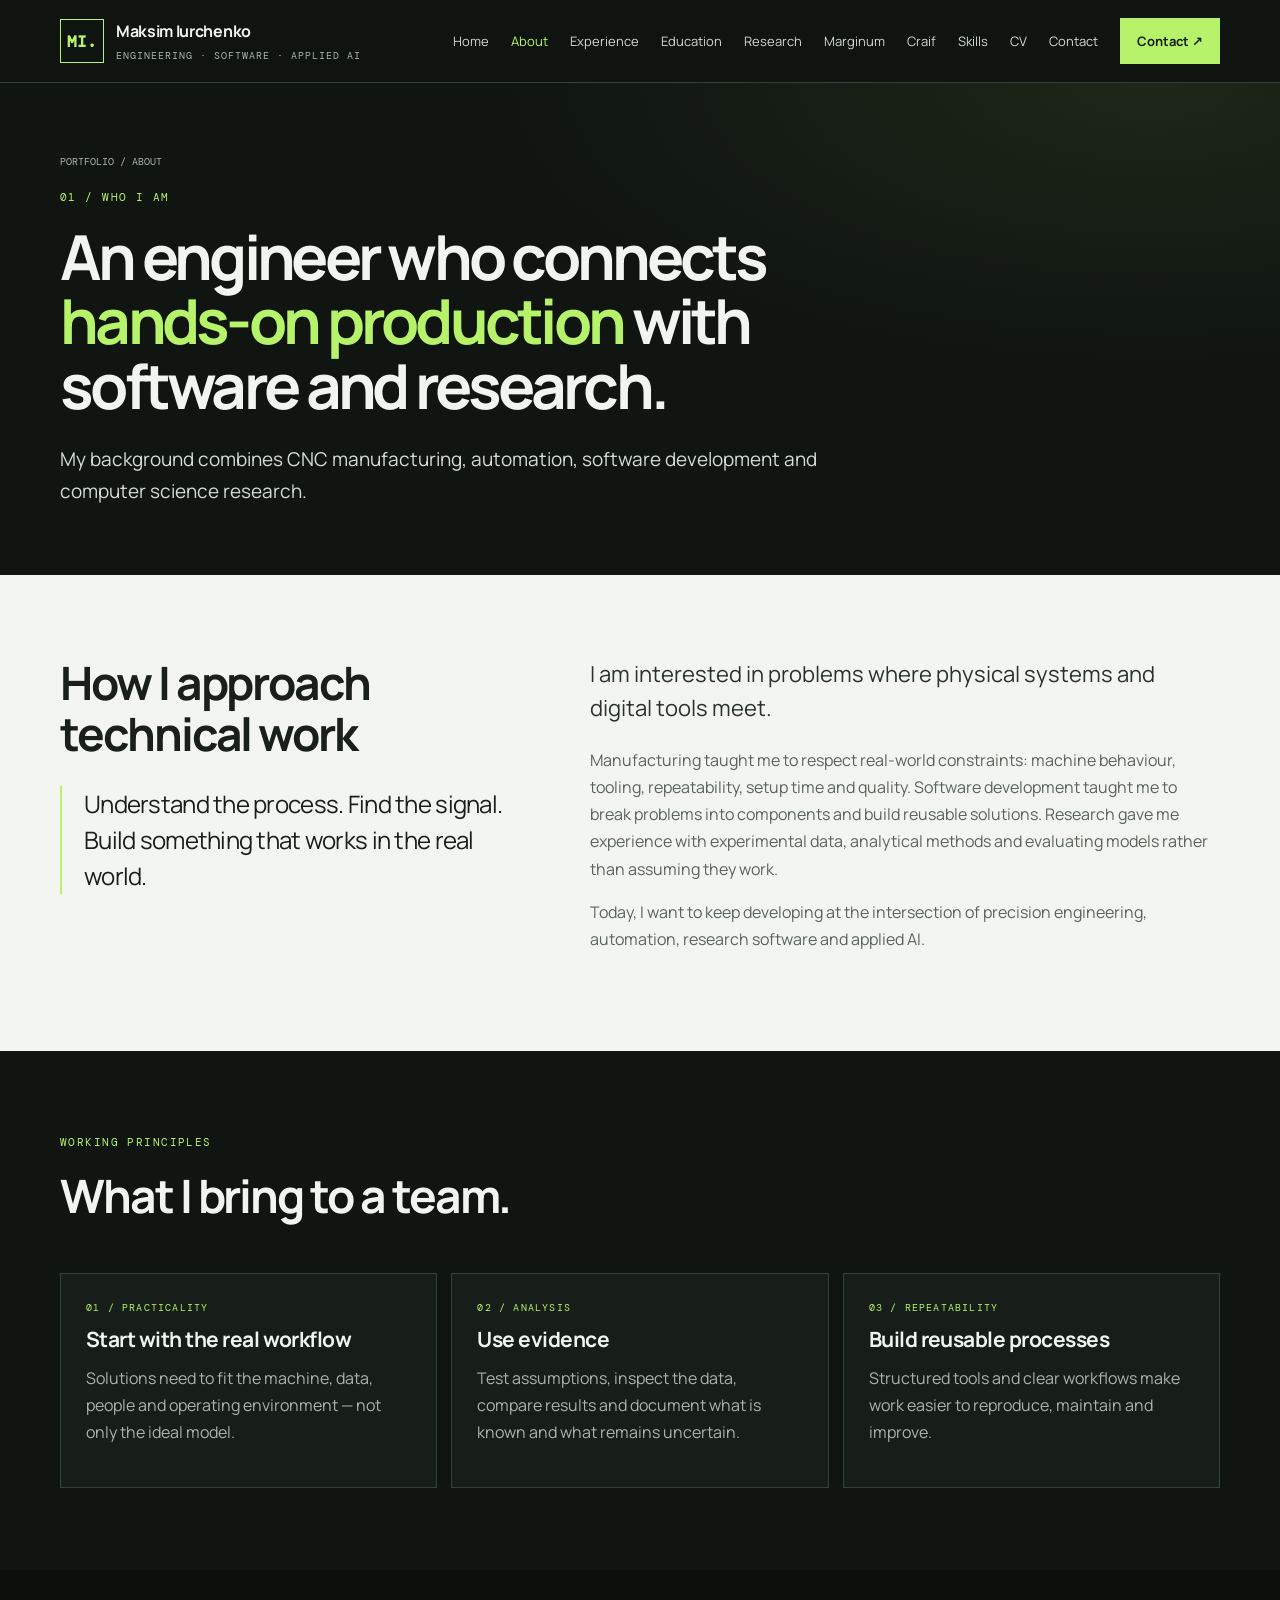
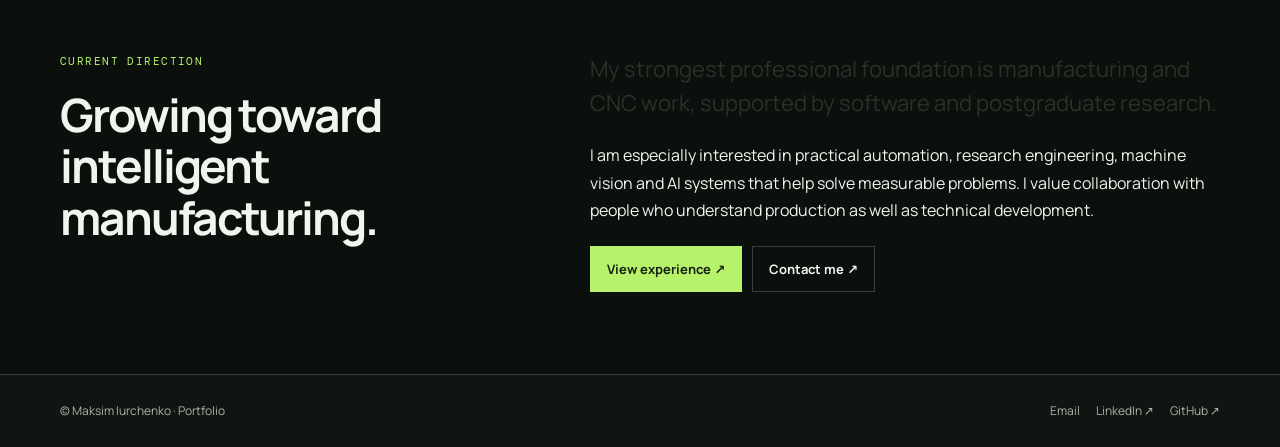
==== about.html @ 5841531e "Add files via upload" ====
<!doctype html>
<html lang="en"><head><meta charset="utf-8"><meta name="viewport" content="width=device-width,initial-scale=1">
<meta name="description" content="Maksim Iurchenko — manufacturing, automation, software engineering and applied AI."><meta name="theme-color" content="#101511"><title>About | Maksim Iurchenko</title>
<link rel="preconnect" href="https://fonts.googleapis.com"><link href="https://fonts.googleapis.com/css2?family=DM+Mono:wght@400;500&family=Manrope:wght@400;500;600;700;800&display=swap" rel="stylesheet"><link rel="stylesheet" href="style.css"></head>
<body><header class="header"><div class="wrap nav">
<a class="brand" href="index.html"><span class="mark">MI.</span><span><strong>Maksim Iurchenko</strong><small>ENGINEERING · SOFTWARE · APPLIED AI</small></span></a>
<button class="menu" aria-expanded="false" aria-controls="navlinks">Menu ☰</button>
<nav id="navlinks"><a href="index.html" class="">Home</a><a href="about.html" class="active">About</a><a href="experience.html" class="">Experience</a><a href="education.html" class="">Education</a><a href="research.html" class="">Research</a><a href="marginum.html" class="">Marginum</a><a href="craif.html" class="">Craif</a><a href="skills.html" class="">Skills</a><a href="cv.html" class="">CV</a><a href="contact.html" class="">Contact</a><a class="nav-cta" href="contact.html">Contact ↗</a></nav>
</div></header><main>
<section class="page-hero"><div class="wrap"><p class="breadcrumbs">PORTFOLIO / ABOUT</p><p class="eyebrow">01 / WHO I AM</p><h1>An engineer who connects <em>hands-on production</em> with software and research.</h1><p class="lead">My background combines CNC manufacturing, automation, software development and computer science research.</p></div></section>
<section class="section light"><div class="wrap two"><div><h2>How I approach technical work</h2><p class="quote">Understand the process. Find the signal. Build something that works in the real world.</p></div><div><p class="bigcopy">I am interested in problems where physical systems and digital tools meet.</p><p>Manufacturing taught me to respect real-world constraints: machine behaviour, tooling, repeatability, setup time and quality. Software development taught me to break problems into components and build reusable solutions. Research gave me experience with experimental data, analytical methods and evaluating models rather than assuming they work.</p><p>Today, I want to keep developing at the intersection of precision engineering, automation, research software and applied AI.</p></div></div></section>
<section class="section"><div class="wrap"><div class="heading"><div><p class="eyebrow">WORKING PRINCIPLES</p><h2>What I bring to a team.</h2></div></div><div class="detail-grid"><article class="panel"><p class="label">01 / Practicality</p><h3>Start with the real workflow</h3><p>Solutions need to fit the machine, data, people and operating environment — not only the ideal model.</p></article><article class="panel"><p class="label">02 / Analysis</p><h3>Use evidence</h3><p>Test assumptions, inspect the data, compare results and document what is known and what remains uncertain.</p></article><article class="panel"><p class="label">03 / Repeatability</p><h3>Build reusable processes</h3><p>Structured tools and clear workflows make work easier to reproduce, maintain and improve.</p></article></div></div></section>
<section class="section dark"><div class="wrap two"><div><p class="eyebrow">CURRENT DIRECTION</p><h2>Growing toward intelligent manufacturing.</h2></div><div><p class="bigcopy">My strongest professional foundation is manufacturing and CNC work, supported by software and postgraduate research.</p><p>I am especially interested in practical automation, research engineering, machine vision and AI systems that help solve measurable problems. I value collaboration with people who understand production as well as technical development.</p><div class="button-row"><a class="btn primary" href="experience.html">View experience ↗</a><a class="btn" href="contact.html">Contact me ↗</a></div></div></div></section>
</main><footer class="footer"><div class="wrap footer-inner"><span>© Maksim Iurchenko · Portfolio</span><div class="footer-links"><a href="mailto:6008510@gmail.com">Email</a><a href="https://www.linkedin.com/in/maxiurchenko" target="_blank" rel="noreferrer">LinkedIn ↗</a><a href="https://github.com/MaxIurchenko" target="_blank" rel="noreferrer">GitHub ↗</a></div></div></footer>
<script>const menu=document.querySelector('.menu');const nav=document.querySelector('#navlinks');if(menu&&nav){menu.addEventListener('click',()=>{const open=nav.classList.toggle('open');menu.setAttribute('aria-expanded',String(open));});}</script></body></html>
---- style.css ----
:root{--bg:#101511;--panel:#171e19;--panel2:#1e2922;--ink:#f1f4ef;--muted:#a9b5aa;--line:#344239;--accent:#b6f36b;--accent2:#7fcf52;--paper:#f3f5f0;--dark:#182019;--paper-muted:#59645b;--max:1160px}
*{box-sizing:border-box}html{scroll-behavior:smooth}body{margin:0;background:var(--bg);color:var(--ink);font:16px/1.7 Manrope,Inter,system-ui,-apple-system,Segoe UI,sans-serif}a{color:inherit;text-decoration:none}a:hover{color:var(--accent)}img{max-width:100%;display:block}button{font:inherit}.wrap{width:min(var(--max),calc(100% - 44px));margin-inline:auto}.mono,.eyebrow,.meta,.tag,.nav small,.label{font-family:"DM Mono",ui-monospace,SFMono-Regular,monospace}.header{position:sticky;top:0;z-index:20;background:rgba(16,21,17,.94);backdrop-filter:blur(12px);border-bottom:1px solid var(--line)}.nav{display:flex;align-items:center;justify-content:space-between;gap:24px;min-height:82px}.brand{display:flex;align-items:center;gap:12px}.mark{display:grid;place-items:center;width:44px;height:44px;border:1px solid var(--accent);color:var(--accent);font:700 16px "DM Mono",monospace}.brand strong{display:block;letter-spacing:-.02em}.brand small{display:block;color:var(--muted);font-size:10px;letter-spacing:.1em;margin-top:2px}nav{display:flex;align-items:center;gap:22px;font-size:13px;color:#d1d8d0}nav a.active{color:var(--accent)}.nav-cta,.btn{display:inline-flex;align-items:center;justify-content:center;gap:9px;border:1px solid var(--line);padding:11px 16px;font-size:13px;font-weight:700}.nav-cta,.btn.primary{background:var(--accent);border-color:var(--accent);color:#162015}.menu{display:none;background:transparent;border:1px solid var(--line);color:var(--ink);padding:8px 11px}.hero{padding:88px 0 48px;background:radial-gradient(ellipse at 85% 5%,rgba(182,243,107,.09),transparent 36%),var(--bg)}.hero-grid{display:grid;grid-template-columns:1.2fr .8fr;gap:60px;align-items:center}.eyebrow{font-size:11px;letter-spacing:.13em;text-transform:uppercase;color:var(--accent);margin:0 0 18px}.eyebrow span{color:var(--muted);padding:0 7px}h1,h2,h3,h4,p{margin-top:0}h1{font-size:clamp(42px,6.1vw,76px);line-height:1.04;letter-spacing:-.06em;margin:0 0 25px;max-width:800px}h1 em{font-style:normal;color:var(--accent)}h2{font-size:clamp(30px,4vw,46px);line-height:1.12;letter-spacing:-.045em;margin:0 0 18px}h3{font-size:21px;line-height:1.25;letter-spacing:-.025em;margin:0 0 12px}h4{margin-bottom:7px}.lead{font-size:19px;color:#d5ddd5;max-width:680px}.sublead{color:var(--muted);max-width:650px}.actions{display:flex;gap:12px;flex-wrap:wrap;margin:27px 0 32px}.stats{display:flex;gap:25px;flex-wrap:wrap;padding-top:22px;border-top:1px solid var(--line)}.stats div{min-width:130px}.stats b{display:block;font-size:20px;color:var(--accent)}.stats small{display:block;color:var(--muted);font-size:11px;max-width:155px}.profile{border:1px solid var(--line);padding:18px;background:linear-gradient(150deg,#1b251e,#121713)}.profile-top,.profile-bottom{display:flex;justify-content:space-between;gap:12px;font:10px "DM Mono",monospace;color:var(--muted);letter-spacing:.05em}.green{color:var(--accent)}.portrait{min-height:300px;margin:18px 0;background:linear-gradient(135deg,#29392d,#121713);border:1px dashed #52654f;display:flex;flex-direction:column;align-items:center;justify-content:center;text-align:center;color:var(--muted)}.initials{font-size:76px;font-weight:800;letter-spacing:-.1em;color:var(--accent);line-height:1}.portrait p{font-size:12px;margin:14px 0 0}.profile-bottom{padding-top:14px;border-top:1px solid var(--line)}.profile-bottom div{display:grid;gap:4px}.profile-bottom b{font-size:12px;color:var(--ink);font-family:Manrope,sans-serif;letter-spacing:0}.section{padding:82px 0}.section.light{background:var(--paper);color:var(--dark)}.section.light .eyebrow{color:#477e26}.section.light .muted,.section.light p{color:var(--paper-muted)}.two{display:grid;grid-template-columns:.85fr 1.15fr;gap:65px}.bigcopy{font-size:22px;line-height:1.55;color:#27332a!important}.principles{border-top:1px solid #cbd3c9;margin-top:28px}.principles p{border-bottom:1px solid #cbd3c9;padding:10px 0;margin:0}.principles span{font:11px "DM Mono",monospace;color:#477e26;margin-right:15px}.heading{display:flex;justify-content:space-between;align-items:end;gap:35px;margin-bottom:34px}.heading>p{max-width:380px;color:var(--muted);margin-bottom:5px}.cards{display:grid;grid-template-columns:repeat(2,1fr);gap:14px}.card,.project-card,.panel{border:1px solid var(--line);background:var(--panel);padding:25px}.card small,.project-copy small,.timeline time{font:10px "DM Mono",monospace;letter-spacing:.12em;color:var(--accent);text-transform:uppercase}.symbol{font-size:27px;color:var(--accent);margin:18px 0}.card p,.project-card p,.panel p{color:var(--muted)}.tags{display:flex;gap:7px;flex-wrap:wrap;margin-top:18px}.tag,.tags span{font:10px "DM Mono",monospace;border:1px solid var(--line);padding:5px 8px;color:#c9d5c9}.light .tag{border-color:#cbd3c9;color:#445047}.projects{display:grid;grid-template-columns:repeat(2,1fr);gap:16px}.project-card{padding:0;overflow:hidden;background:#141a15}.visual{height:170px;padding:17px;display:flex;align-items:flex-start;justify-content:space-between;background:linear-gradient(135deg,#26392b,#111712);color:var(--accent);font:11px "DM Mono",monospace;position:relative;overflow:hidden}.visual:after{content:"";position:absolute;inset:30% -5% -40% 30%;border:1px solid #57714f;border-radius:50%;transform:rotate(-20deg)}.visual.spectrum{background:linear-gradient(120deg,#192b24,#354a34,#8d9d5a,#253a31)}.visual.medical{background:linear-gradient(135deg,#162b31,#283e4b)}.visual.signal{background:linear-gradient(135deg,#1a2524,#263c35)}.visual.cnc{background:linear-gradient(135deg,#282c29,#111612)}.project-copy{padding:24px}.project-copy h3{margin-top:8px}.caption{font-size:12px;color:#aab5a9!important;margin-top:16px}.note{font-size:12px;color:var(--muted);margin-top:20px}.dark{background:#0c100d}.journey{display:grid;grid-template-columns:1fr 1fr;gap:48px}.coltitle{font-size:13px;color:var(--muted);font-weight:600;letter-spacing:.05em;text-transform:uppercase;margin-bottom:24px}.timeline{display:grid;grid-template-columns:115px 1fr;gap:17px;padding:0 0 27px;margin-bottom:26px;border-bottom:1px solid var(--line)}.timeline time{padding-top:5px}.timeline h3{font-size:18px}.timeline small{display:block;color:var(--muted);margin-bottom:10px}.timeline p{font-size:14px;color:var(--muted);margin:0}.education-list{display:grid;gap:13px}.education-item{border:1px solid var(--line);padding:19px}.education-item p{font-size:14px;margin-bottom:0}.light .education-item{border-color:#cbd3c9}.light .education-item p{color:var(--paper-muted)}.detail-grid{display:grid;grid-template-columns:repeat(3,1fr);gap:14px}.detail-grid .panel{min-height:160px}.panel .label{font-size:10px;color:var(--accent);letter-spacing:.12em;text-transform:uppercase}.light .panel{background:#fff;border-color:#d7ddd5}.light .panel .label{color:#477e26}.skill-list{display:grid;grid-template-columns:repeat(2,1fr);gap:14px}.skill-list .panel{padding:22px}.skill-list ul{margin:10px 0 0;padding-left:18px;color:var(--muted);font-size:14px}.light .skill-list ul{color:var(--paper-muted)}.callout{border-left:3px solid var(--accent);padding:15px 20px;background:var(--panel);color:var(--muted);margin-top:24px}.light .callout{background:#e8eee5;color:#455247}.contact-grid{display:grid;grid-template-columns:1fr 1fr;gap:18px}.contact-item{padding:18px 0;border-bottom:1px solid var(--line)}.contact-item small{display:block;color:var(--muted);font:10px "DM Mono",monospace;letter-spacing:.12em;margin-bottom:5px}.contact-item a{color:var(--accent);overflow-wrap:anywhere}.footer{border-top:1px solid var(--line);padding:26px 0;color:var(--muted);font-size:12px}.footer-inner{display:flex;justify-content:space-between;gap:20px;flex-wrap:wrap}.footer-links{display:flex;gap:16px;flex-wrap:wrap}.page-hero{padding:72px 0 48px;background:radial-gradient(ellipse at 90% 0,rgba(182,243,107,.08),transparent 40%)}.page-hero h1{font-size:clamp(40px,5vw,62px);max-width:900px}.page-hero .lead{max-width:760px}.breadcrumbs{font:10px "DM Mono",monospace;color:var(--muted);margin-bottom:20px}.divider{height:1px;background:var(--line);margin:24px 0}.button-row{display:flex;gap:10px;flex-wrap:wrap;margin-top:22px}.smallprint{font-size:12px;color:var(--muted)}.quote{font-size:24px;line-height:1.5;letter-spacing:-.03em;border-left:2px solid var(--accent);padding-left:22px;margin:26px 0}.section.light .quote{color:var(--dark)}@media(max-width:900px){.hero-grid,.two,.journey{grid-template-columns:1fr;gap:35px}.profile{max-width:560px}.heading{align-items:start;flex-direction:column;gap:8px}.detail-grid{grid-template-columns:repeat(2,1fr)}nav{gap:12px}.nav{min-height:74px}}@media(max-width:680px){.wrap{width:min(var(--max),calc(100% - 30px))}.menu{display:block}nav{display:none;position:absolute;top:74px;left:0;right:0;background:#101511;border-bottom:1px solid var(--line);padding:16px 20px;flex-direction:column;align-items:stretch}nav.open{display:flex}.nav-cta{text-align:center}.hero{padding-top:55px}.section{padding:60px 0}.cards,.projects,.skill-list,.contact-grid,.detail-grid{grid-template-columns:1fr}.timeline{grid-template-columns:1fr;gap:5px}.stats{gap:18px}.profile-bottom{flex-direction:column}.page-hero{padding:52px 0 35px}.brand small{font-size:8px}.brand strong{font-size:13px}.footer-inner{flex-direction:column}}
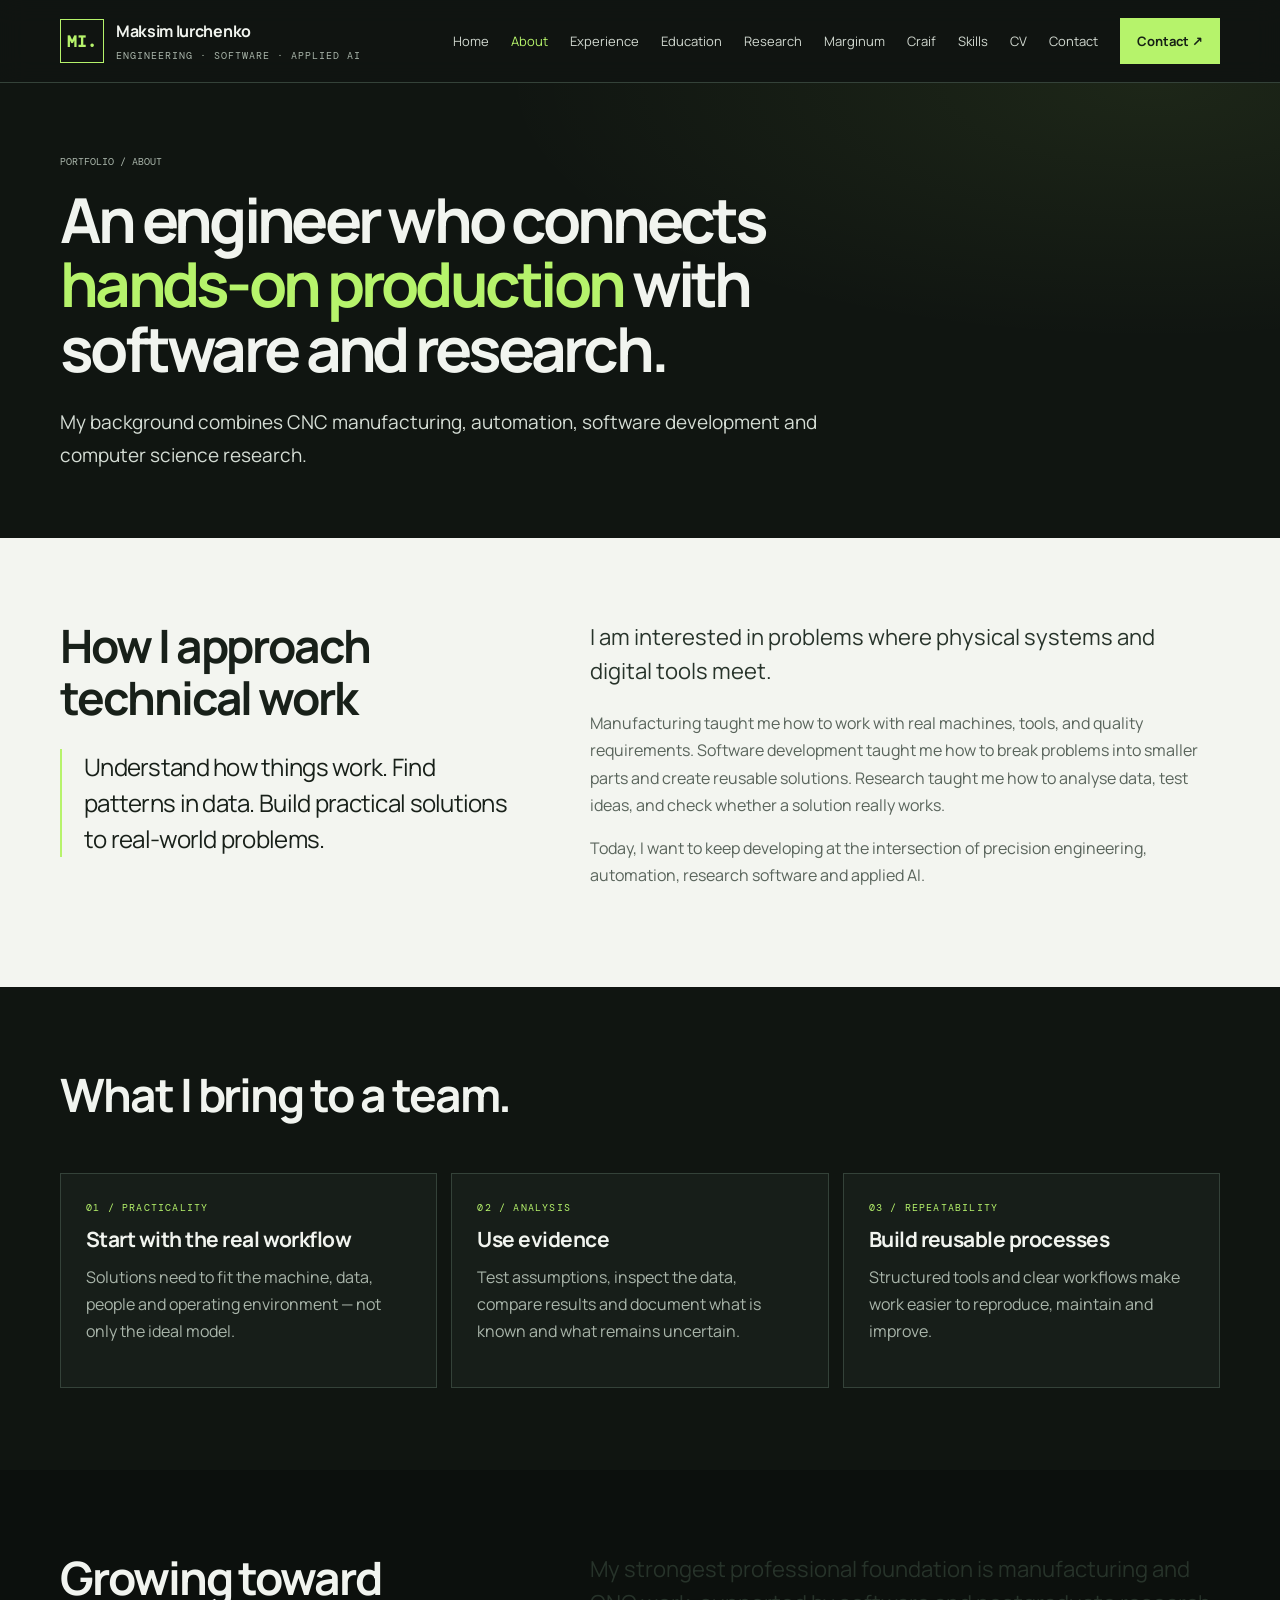
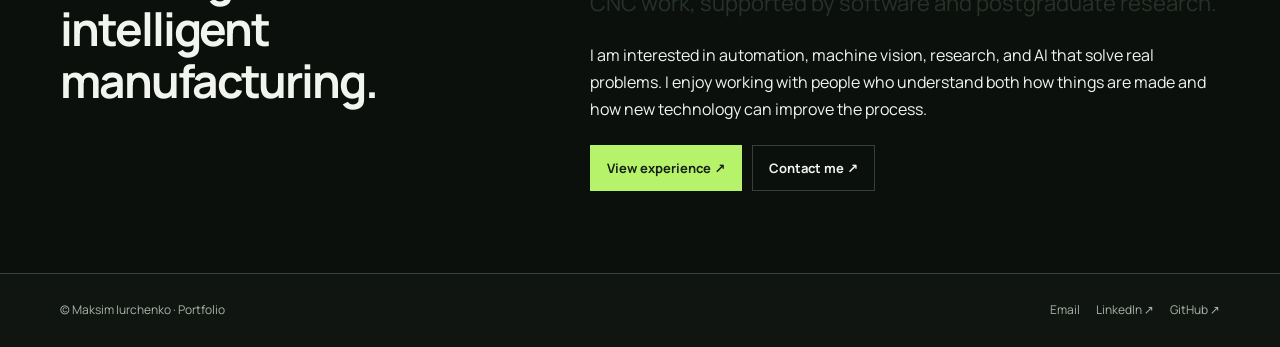
==== commit 1b8d05cb: "Add files via upload" ====
--- a/about.html
+++ b/about.html
@@ -1,15 +1,96 @@
 <!doctype html>
-<html lang="en"><head><meta charset="utf-8"><meta name="viewport" content="width=device-width,initial-scale=1">
-<meta name="description" content="Maksim Iurchenko — manufacturing, automation, software engineering and applied AI."><meta name="theme-color" content="#101511"><title>About | Maksim Iurchenko</title>
-<link rel="preconnect" href="https://fonts.googleapis.com"><link href="https://fonts.googleapis.com/css2?family=DM+Mono:wght@400;500&family=Manrope:wght@400;500;600;700;800&display=swap" rel="stylesheet"><link rel="stylesheet" href="style.css"></head>
-<body><header class="header"><div class="wrap nav">
-<a class="brand" href="index.html"><span class="mark">MI.</span><span><strong>Maksim Iurchenko</strong><small>ENGINEERING · SOFTWARE · APPLIED AI</small></span></a>
-<button class="menu" aria-expanded="false" aria-controls="navlinks">Menu ☰</button>
-<nav id="navlinks"><a href="index.html" class="">Home</a><a href="about.html" class="active">About</a><a href="experience.html" class="">Experience</a><a href="education.html" class="">Education</a><a href="research.html" class="">Research</a><a href="marginum.html" class="">Marginum</a><a href="craif.html" class="">Craif</a><a href="skills.html" class="">Skills</a><a href="cv.html" class="">CV</a><a href="contact.html" class="">Contact</a><a class="nav-cta" href="contact.html">Contact ↗</a></nav>
-</div></header><main>
-<section class="page-hero"><div class="wrap"><p class="breadcrumbs">PORTFOLIO / ABOUT</p><p class="eyebrow">01 / WHO I AM</p><h1>An engineer who connects <em>hands-on production</em> with software and research.</h1><p class="lead">My background combines CNC manufacturing, automation, software development and computer science research.</p></div></section>
-<section class="section light"><div class="wrap two"><div><h2>How I approach technical work</h2><p class="quote">Understand the process. Find the signal. Build something that works in the real world.</p></div><div><p class="bigcopy">I am interested in problems where physical systems and digital tools meet.</p><p>Manufacturing taught me to respect real-world constraints: machine behaviour, tooling, repeatability, setup time and quality. Software development taught me to break problems into components and build reusable solutions. Research gave me experience with experimental data, analytical methods and evaluating models rather than assuming they work.</p><p>Today, I want to keep developing at the intersection of precision engineering, automation, research software and applied AI.</p></div></div></section>
-<section class="section"><div class="wrap"><div class="heading"><div><p class="eyebrow">WORKING PRINCIPLES</p><h2>What I bring to a team.</h2></div></div><div class="detail-grid"><article class="panel"><p class="label">01 / Practicality</p><h3>Start with the real workflow</h3><p>Solutions need to fit the machine, data, people and operating environment — not only the ideal model.</p></article><article class="panel"><p class="label">02 / Analysis</p><h3>Use evidence</h3><p>Test assumptions, inspect the data, compare results and document what is known and what remains uncertain.</p></article><article class="panel"><p class="label">03 / Repeatability</p><h3>Build reusable processes</h3><p>Structured tools and clear workflows make work easier to reproduce, maintain and improve.</p></article></div></div></section>
-<section class="section dark"><div class="wrap two"><div><p class="eyebrow">CURRENT DIRECTION</p><h2>Growing toward intelligent manufacturing.</h2></div><div><p class="bigcopy">My strongest professional foundation is manufacturing and CNC work, supported by software and postgraduate research.</p><p>I am especially interested in practical automation, research engineering, machine vision and AI systems that help solve measurable problems. I value collaboration with people who understand production as well as technical development.</p><div class="button-row"><a class="btn primary" href="experience.html">View experience ↗</a><a class="btn" href="contact.html">Contact me ↗</a></div></div></div></section>
-</main><footer class="footer"><div class="wrap footer-inner"><span>© Maksim Iurchenko · Portfolio</span><div class="footer-links"><a href="mailto:6008510@gmail.com">Email</a><a href="https://www.linkedin.com/in/maxiurchenko" target="_blank" rel="noreferrer">LinkedIn ↗</a><a href="https://github.com/MaxIurchenko" target="_blank" rel="noreferrer">GitHub ↗</a></div></div></footer>
-<script>const menu=document.querySelector('.menu');const nav=document.querySelector('#navlinks');if(menu&&nav){menu.addEventListener('click',()=>{const open=nav.classList.toggle('open');menu.setAttribute('aria-expanded',String(open));});}</script></body></html>+<html lang="en">
+    <head>
+        <meta charset="utf-8">
+        <meta name="viewport" content="width=device-width,initial-scale=1">
+        <meta name="description" content="Maksim Iurchenko — manufacturing, automation, software engineering and applied AI.">
+        <meta name="theme-color" content="#101511">
+        <title>About | Maksim Iurchenko</title>
+        <link rel="preconnect" href="https://fonts.googleapis.com">
+        <link href="https://fonts.googleapis.com/css2?family=DM+Mono:wght@400;500&family=Manrope:wght@400;500;600;700;800&display=swap" rel="stylesheet">
+        <link rel="stylesheet" href="./style.css">
+        <link href="../tailwind_theme/tailwind.css" rel="stylesheet" type="text/css">
+    </head>
+    <body>
+        <header class="header">
+            <div class="wrap nav">
+                <a class="brand" href="index.html"><span class="mark">MI.</span><span><strong>Maksim Iurchenko</strong><small>ENGINEERING · SOFTWARE · APPLIED AI</small></span></a>
+                <button class="menu" aria-expanded="false" aria-controls="navlinks">Menu ☰</button>
+                <nav id="navlinks">
+                    <a href="index.html" class="">Home</a><a href="about.html" class="active">About</a><a href="experience.html" class="">Experience</a><a href="education.html" class="">Education</a><a href="research.html" class="">Research</a><a href="marginum.html" class="">Marginum</a><a href="craif.html" class="">Craif</a><a href="skills.html" class="">Skills</a><a href="cv.html" class="">CV</a><a href="contact.html" class="">Contact</a><a class="nav-cta" href="contact.html">Contact ↗</a>
+                </nav>
+            </div>
+        </header>
+        <main>
+            <section class="page-hero">
+                <div class="wrap">
+                    <p class="breadcrumbs">PORTFOLIO / ABOUT</p>
+                    <h1>An engineer who connects <em>hands-on production</em> with software and research.</h1>
+                    <p class="lead">My background combines CNC manufacturing, automation, software development and computer science research.</p>
+                </div>
+            </section>
+            <section class="section light">
+                <div class="wrap two">
+                    <div>
+                        <h2>How I approach technical work</h2>
+                        <p class="quote">Understand how things work. Find patterns in data. Build practical solutions to real-world problems.</p>
+                    </div>
+                    <div>
+                        <p class="bigcopy">I am interested in problems where physical systems and digital tools meet.</p>
+                        <p>Manufacturing taught me how to work with real machines, tools, and quality requirements. Software development taught me how to break problems into smaller parts and create reusable solutions. Research taught me how to analyse data, test ideas, and check whether a solution really works.</p>
+                        <p>Today, I want to keep developing at the intersection of precision engineering, automation, research software and applied AI.</p>
+                    </div>
+                </div>
+            </section>
+            <section class="section">
+                <div class="wrap">
+                    <div class="heading">
+                        <div>
+                            <h2>What I bring to a team.</h2>
+                        </div>
+                    </div>
+                    <div class="detail-grid">
+                        <article class="panel">
+                            <p class="label">01 / Practicality</p>
+                            <h3>Start with the real workflow</h3>
+                            <p>Solutions need to fit the machine, data, people and operating environment — not only the ideal model.</p>
+                        </article>
+                        <article class="panel">
+                            <p class="label">02 / Analysis</p>
+                            <h3>Use evidence</h3>
+                            <p>Test assumptions, inspect the data, compare results and document what is known and what remains uncertain.</p>
+                        </article>
+                        <article class="panel">
+                            <p class="label">03 / Repeatability</p>
+                            <h3>Build reusable processes</h3>
+                            <p>Structured tools and clear workflows make work easier to reproduce, maintain and improve.</p>
+                        </article>
+                    </div>
+                </div>
+            </section>
+            <section class="section dark">
+                <div class="wrap two">
+                    <div>
+                        <h2>Growing toward intelligent manufacturing.</h2>
+                    </div>
+                    <div>
+                        <p class="bigcopy">My strongest professional foundation is manufacturing and CNC work, supported by software and postgraduate research.</p>
+                        <p>I am interested in automation, machine vision, research, and AI that solve real problems. I enjoy working with people who understand both how things are made and how new technology can improve the process.</p>
+                        <div class="button-row">
+                            <a class="btn primary" href="experience.html">View experience ↗</a><a class="btn" href="contact.html">Contact me ↗</a>
+                        </div>
+                    </div>
+                </div>
+            </section>
+        </main>
+        <footer class="footer">
+            <div class="wrap footer-inner">
+                <span>© Maksim Iurchenko · Portfolio</span>
+                <div class="footer-links">
+                    <a href="mailto:max.iurchenko87@gmail.com">Email</a><a href="https://www.linkedin.com/in/maxiurchenko" target="_blank" rel="noreferrer">LinkedIn ↗</a><a href="https://github.com/MaxIurchenko" target="_blank" rel="noreferrer">GitHub ↗</a>
+                </div>
+            </div>
+        </footer>
+        <script>const menu=document.querySelector('.menu');const nav=document.querySelector('#navlinks');if(menu&&nav){menu.addEventListener('click',()=>{const open=nav.classList.toggle('open');menu.setAttribute('aria-expanded',String(open));});}</script>
+    </body>
+</html>
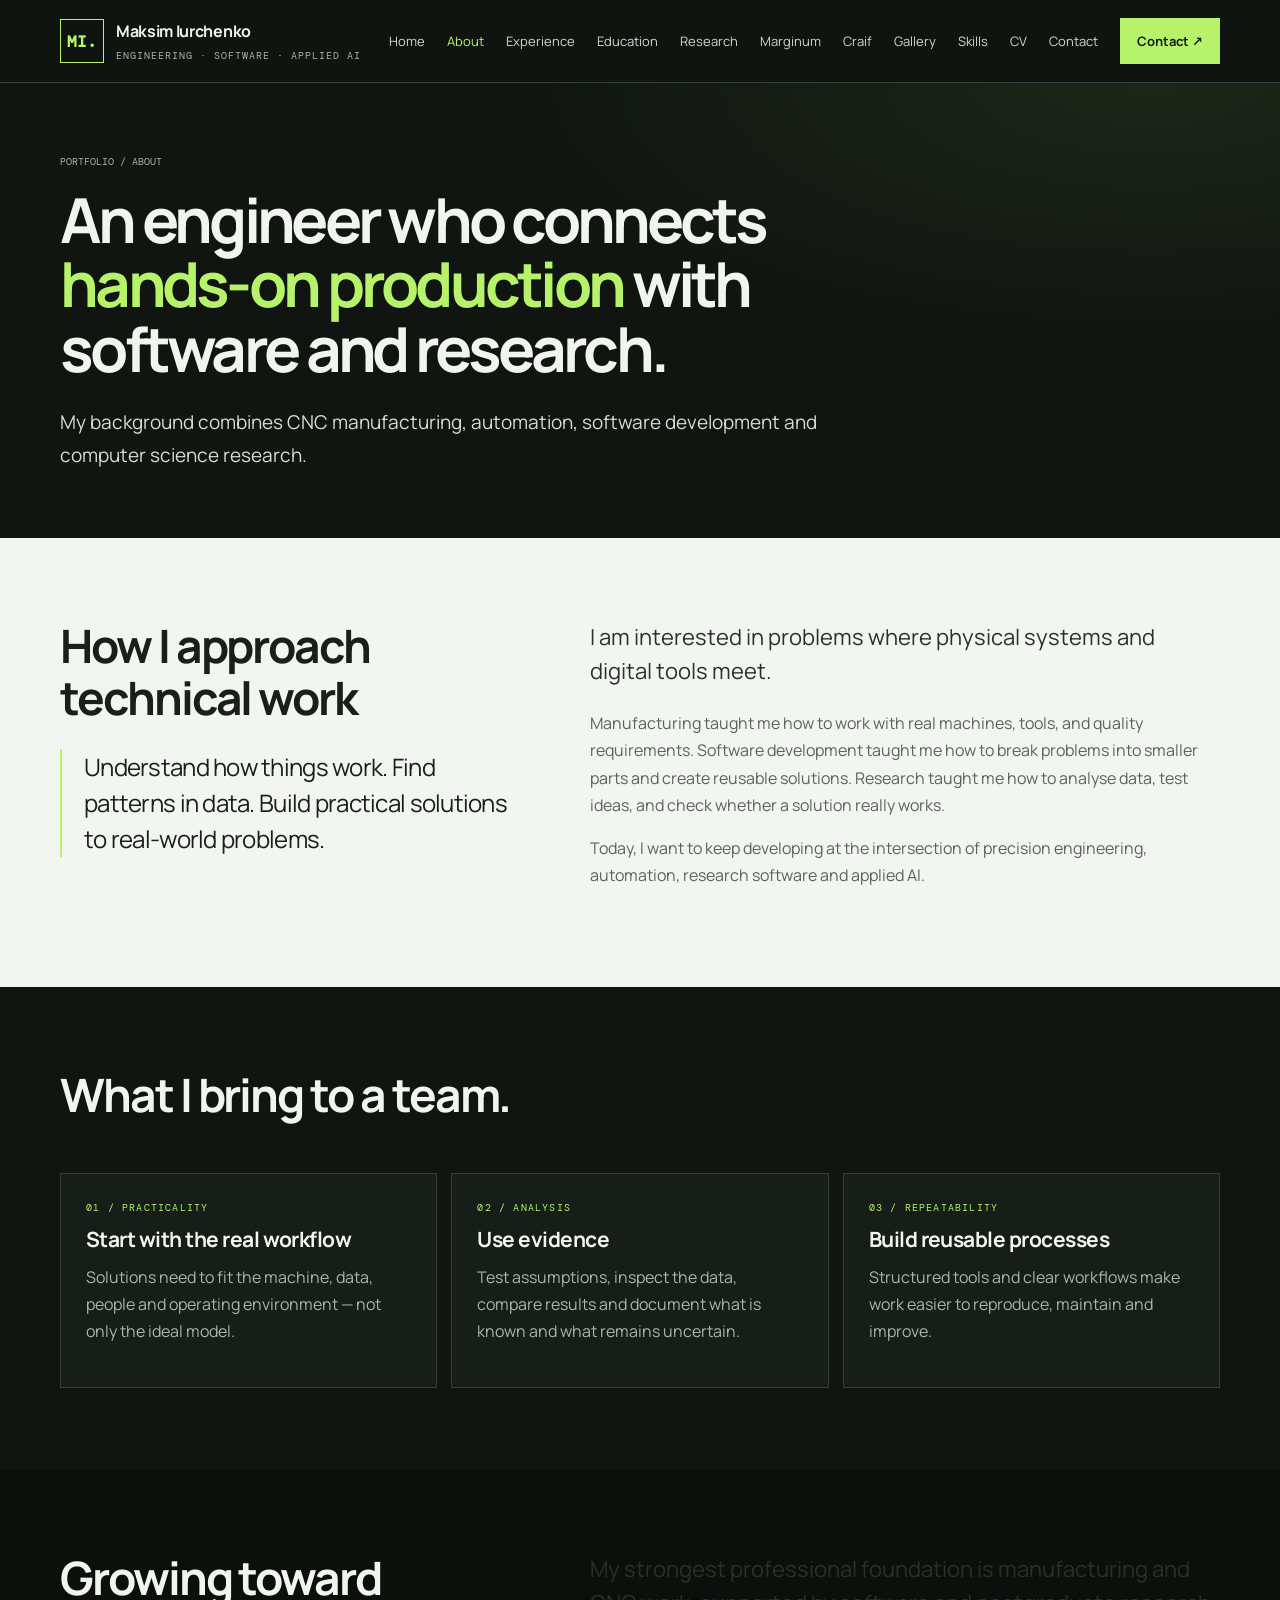
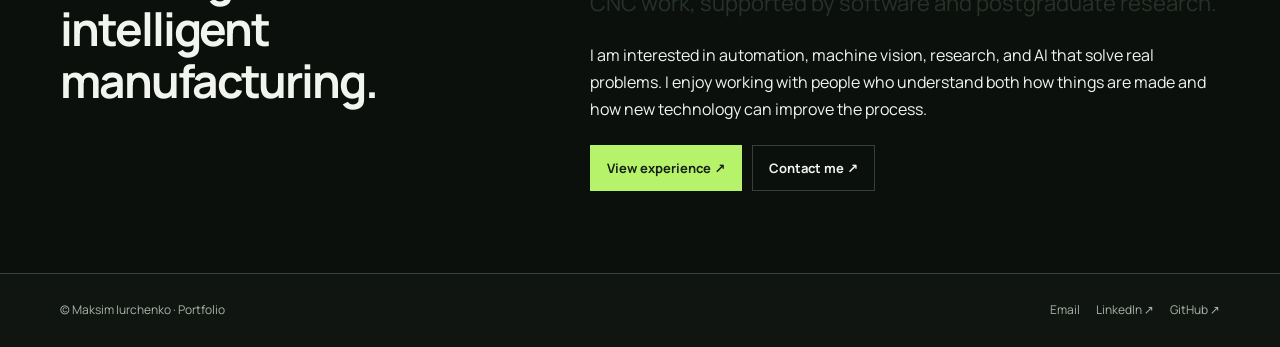
==== commit a9877996: "Add files via upload" ====
--- a/about.html
+++ b/about.html
@@ -17,7 +17,7 @@
                 <a class="brand" href="index.html"><span class="mark">MI.</span><span><strong>Maksim Iurchenko</strong><small>ENGINEERING · SOFTWARE · APPLIED AI</small></span></a>
                 <button class="menu" aria-expanded="false" aria-controls="navlinks">Menu ☰</button>
                 <nav id="navlinks">
-                    <a href="index.html" class="">Home</a><a href="about.html" class="active">About</a><a href="experience.html" class="">Experience</a><a href="education.html" class="">Education</a><a href="research.html" class="">Research</a><a href="marginum.html" class="">Marginum</a><a href="craif.html" class="">Craif</a><a href="skills.html" class="">Skills</a><a href="cv.html" class="">CV</a><a href="contact.html" class="">Contact</a><a class="nav-cta" href="contact.html">Contact ↗</a>
+                    <a href="index.html" class="">Home</a><a href="about.html" class="active">About</a><a href="experience.html" class="">Experience</a><a href="education.html" class="">Education</a><a href="research.html" class="">Research</a><a href="marginum.html" class="">Marginum</a><a href="craif.html" class="">Craif</a><a href="gallery.html" class="">Gallery</a><a href="skills.html" class="">Skills</a><a href="cv.html" class="">CV</a><a href="contact.html" class="">Contact</a><a class="nav-cta" href="contact.html">Contact ↗</a>
                 </nav>
             </div>
         </header>
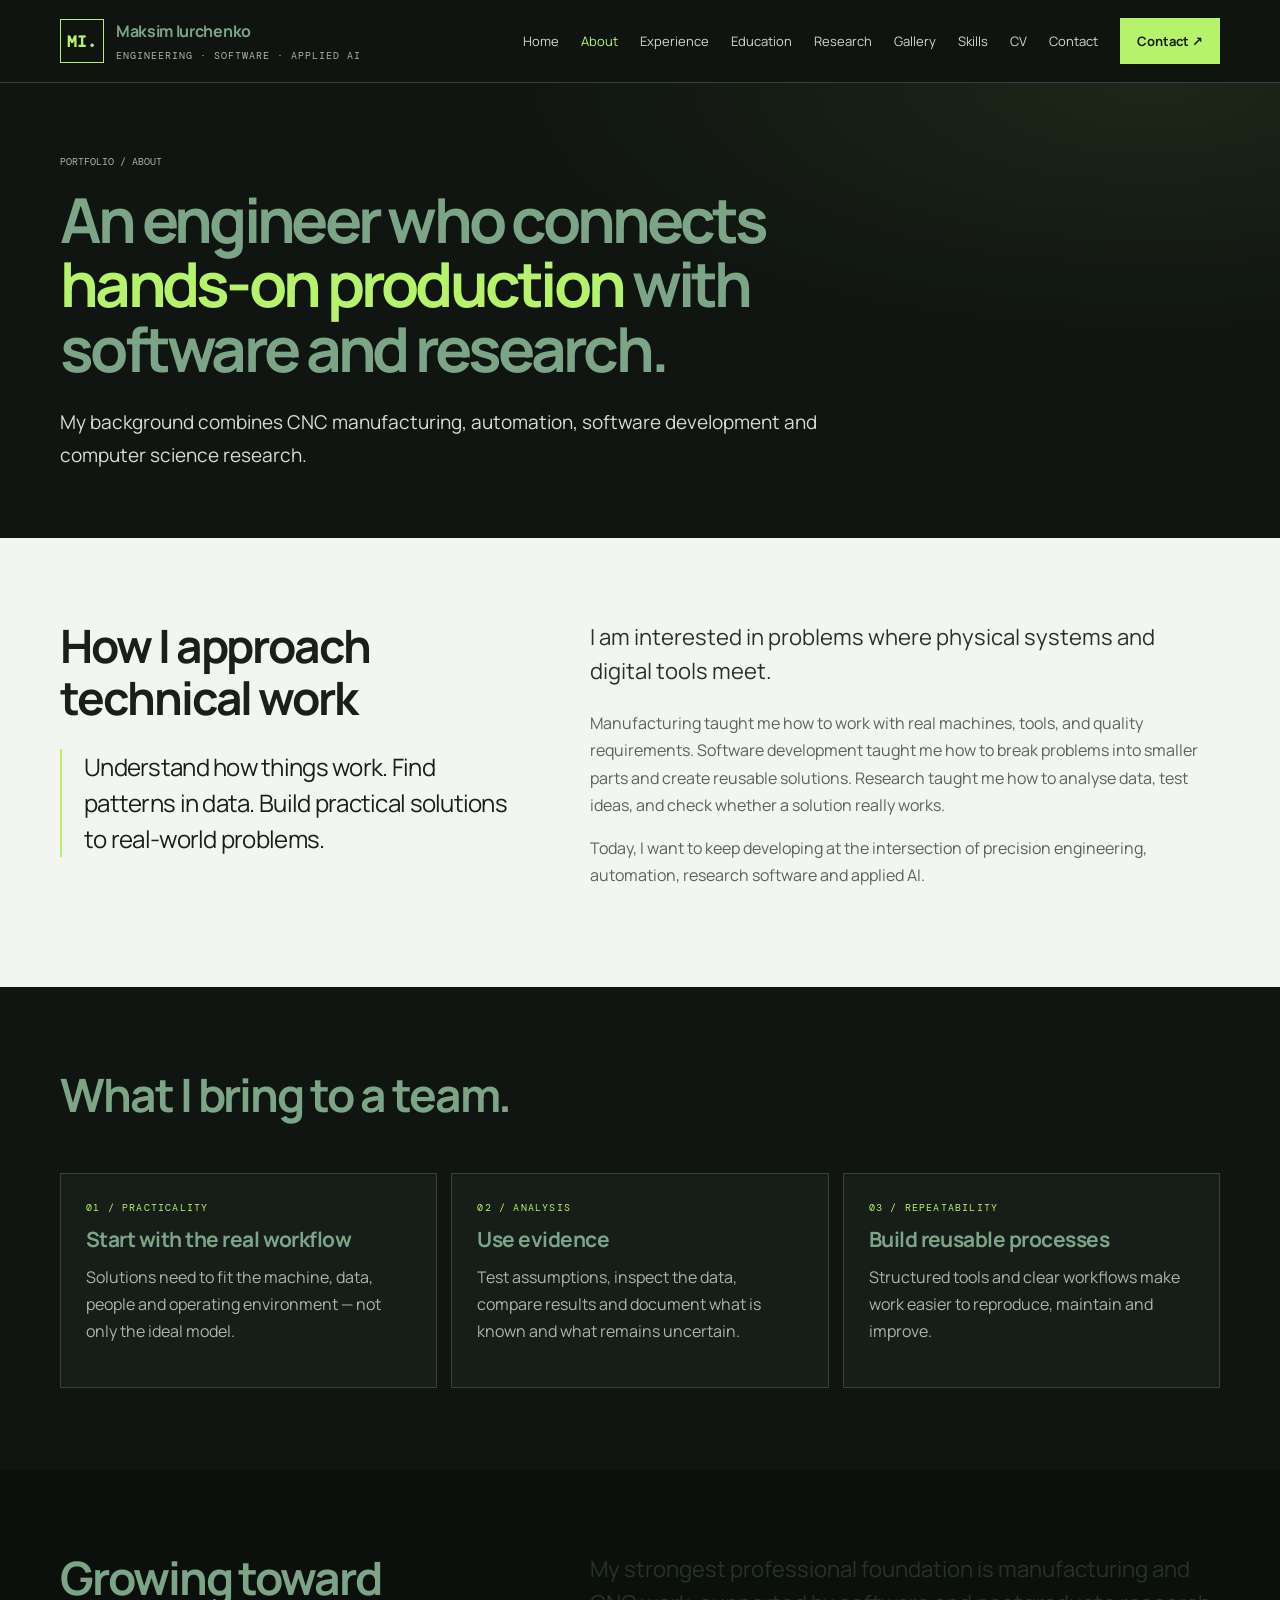
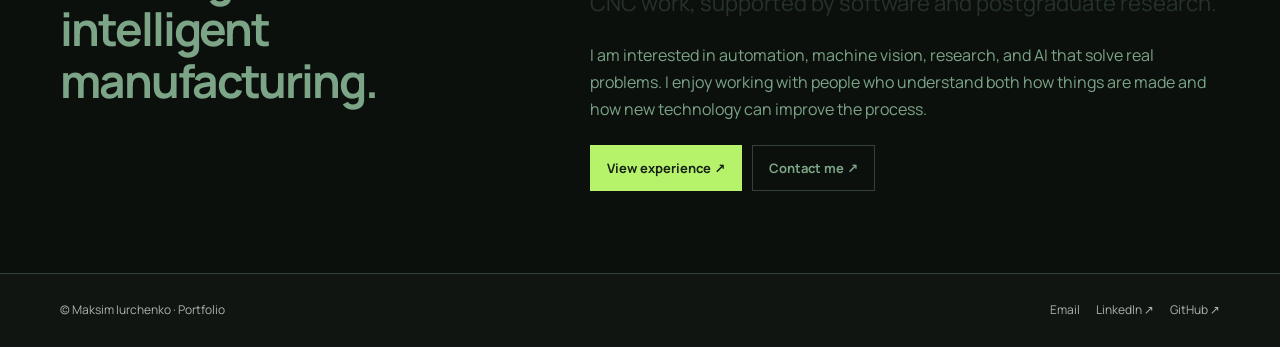
==== commit 202e6da0: "Galery update" ====
--- a/about.html
+++ b/about.html
@@ -17,7 +17,7 @@
                 <a class="brand" href="index.html"><span class="mark">MI.</span><span><strong>Maksim Iurchenko</strong><small>ENGINEERING · SOFTWARE · APPLIED AI</small></span></a>
                 <button class="menu" aria-expanded="false" aria-controls="navlinks">Menu ☰</button>
                 <nav id="navlinks">
-                    <a href="index.html" class="">Home</a><a href="about.html" class="active">About</a><a href="experience.html" class="">Experience</a><a href="education.html" class="">Education</a><a href="research.html" class="">Research</a><a href="marginum.html" class="">Marginum</a><a href="craif.html" class="">Craif</a><a href="gallery.html" class="">Gallery</a><a href="skills.html" class="">Skills</a><a href="cv.html" class="">CV</a><a href="contact.html" class="">Contact</a><a class="nav-cta" href="contact.html">Contact ↗</a>
+                    <a href="index.html" class="">Home</a><a href="about.html" class="active">About</a><a href="experience.html" class="">Experience</a><a href="education.html" class="">Education</a><a href="research.html" class="">Research</a><a href="marginum.html" class="">Gallery</a><a href="skills.html" class="">Skills</a><a href="cv.html" class="">CV</a><a href="contact.html" class="">Contact</a><a class="nav-cta" href="contact.html">Contact ↗</a>
                 </nav>
             </div>
         </header>
--- a/style.css
+++ b/style.css
@@ -1,2 +1,3 @@
 :root{--bg:#101511;--panel:#171e19;--panel2:#1e2922;--ink:#f1f4ef;--muted:#a9b5aa;--line:#344239;--accent:#b6f36b;--accent2:#7fcf52;--paper:#f3f5f0;--dark:#182019;--paper-muted:#59645b;--max:1160px}
-*{box-sizing:border-box}html{scroll-behavior:smooth}body{margin:0;background:var(--bg);color:var(--ink);font:16px/1.7 Manrope,Inter,system-ui,-apple-system,Segoe UI,sans-serif}a{color:inherit;text-decoration:none}a:hover{color:var(--accent)}img{max-width:100%;display:block}button{font:inherit}.wrap{width:min(var(--max),calc(100% - 44px));margin-inline:auto}.mono,.eyebrow,.meta,.tag,.nav small,.label{font-family:"DM Mono",ui-monospace,SFMono-Regular,monospace}.header{position:sticky;top:0;z-index:20;background:rgba(16,21,17,.94);backdrop-filter:blur(12px);border-bottom:1px solid var(--line)}.nav{display:flex;align-items:center;justify-content:space-between;gap:24px;min-height:82px}.brand{display:flex;align-items:center;gap:12px}.mark{display:grid;place-items:center;width:44px;height:44px;border:1px solid var(--accent);color:var(--accent);font:700 16px "DM Mono",monospace}.brand strong{display:block;letter-spacing:-.02em}.brand small{display:block;color:var(--muted);font-size:10px;letter-spacing:.1em;margin-top:2px}nav{display:flex;align-items:center;gap:22px;font-size:13px;color:#d1d8d0}nav a.active{color:var(--accent)}.nav-cta,.btn{display:inline-flex;align-items:center;justify-content:center;gap:9px;border:1px solid var(--line);padding:11px 16px;font-size:13px;font-weight:700}.nav-cta,.btn.primary{background:var(--accent);border-color:var(--accent);color:#162015}.menu{display:none;background:transparent;border:1px solid var(--line);color:var(--ink);padding:8px 11px}.hero{padding:88px 0 48px;background:radial-gradient(ellipse at 85% 5%,rgba(182,243,107,.09),transparent 36%),var(--bg)}.hero-grid{display:grid;grid-template-columns:1.2fr .8fr;gap:60px;align-items:center}.eyebrow{font-size:11px;letter-spacing:.13em;text-transform:uppercase;color:var(--accent);margin:0 0 18px}.eyebrow span{color:var(--muted);padding:0 7px}h1,h2,h3,h4,p{margin-top:0}h1{font-size:clamp(42px,6.1vw,76px);line-height:1.04;letter-spacing:-.06em;margin:0 0 25px;max-width:800px}h1 em{font-style:normal;color:var(--accent)}h2{font-size:clamp(30px,4vw,46px);line-height:1.12;letter-spacing:-.045em;margin:0 0 18px}h3{font-size:21px;line-height:1.25;letter-spacing:-.025em;margin:0 0 12px}h4{margin-bottom:7px}.lead{font-size:19px;color:#d5ddd5;max-width:680px}.sublead{color:var(--muted);max-width:650px}.actions{display:flex;gap:12px;flex-wrap:wrap;margin:27px 0 32px}.stats{display:flex;gap:25px;flex-wrap:wrap;padding-top:22px;border-top:1px solid var(--line)}.stats div{min-width:130px}.stats b{display:block;font-size:20px;color:var(--accent)}.stats small{display:block;color:var(--muted);font-size:11px;max-width:155px}.profile{border:1px solid var(--line);padding:18px;background:linear-gradient(150deg,#1b251e,#121713)}.profile-top,.profile-bottom{display:flex;justify-content:space-between;gap:12px;font:10px "DM Mono",monospace;color:var(--muted);letter-spacing:.05em}.green{color:var(--accent)}.portrait{min-height:300px;margin:18px 0;background:linear-gradient(135deg,#29392d,#121713);border:1px dashed #52654f;display:flex;flex-direction:column;align-items:center;justify-content:center;text-align:center;color:var(--muted)}.initials{font-size:76px;font-weight:800;letter-spacing:-.1em;color:var(--accent);line-height:1}.portrait p{font-size:12px;margin:14px 0 0}.profile-bottom{padding-top:14px;border-top:1px solid var(--line)}.profile-bottom div{display:grid;gap:4px}.profile-bottom b{font-size:12px;color:var(--ink);font-family:Manrope,sans-serif;letter-spacing:0}.section{padding:82px 0}.section.light{background:var(--paper);color:var(--dark)}.section.light .eyebrow{color:#477e26}.section.light .muted,.section.light p{color:var(--paper-muted)}.two{display:grid;grid-template-columns:.85fr 1.15fr;gap:65px}.bigcopy{font-size:22px;line-height:1.55;color:#27332a!important}.principles{border-top:1px solid #cbd3c9;margin-top:28px}.principles p{border-bottom:1px solid #cbd3c9;padding:10px 0;margin:0}.principles span{font:11px "DM Mono",monospace;color:#477e26;margin-right:15px}.heading{display:flex;justify-content:space-between;align-items:end;gap:35px;margin-bottom:34px}.heading>p{max-width:380px;color:var(--muted);margin-bottom:5px}.cards{display:grid;grid-template-columns:repeat(2,1fr);gap:14px}.card,.project-card,.panel{border:1px solid var(--line);background:var(--panel);padding:25px}.card small,.project-copy small,.timeline time{font:10px "DM Mono",monospace;letter-spacing:.12em;color:var(--accent);text-transform:uppercase}.symbol{font-size:27px;color:var(--accent);margin:18px 0}.card p,.project-card p,.panel p{color:var(--muted)}.tags{display:flex;gap:7px;flex-wrap:wrap;margin-top:18px}.tag,.tags span{font:10px "DM Mono",monospace;border:1px solid var(--line);padding:5px 8px;color:#c9d5c9}.light .tag{border-color:#cbd3c9;color:#445047}.projects{display:grid;grid-template-columns:repeat(2,1fr);gap:16px}.project-card{padding:0;overflow:hidden;background:#141a15}.visual{height:170px;padding:17px;display:flex;align-items:flex-start;justify-content:space-between;background:linear-gradient(135deg,#26392b,#111712);color:var(--accent);font:11px "DM Mono",monospace;position:relative;overflow:hidden}.visual:after{content:"";position:absolute;inset:30% -5% -40% 30%;border:1px solid #57714f;border-radius:50%;transform:rotate(-20deg)}.visual.spectrum{background:linear-gradient(120deg,#192b24,#354a34,#8d9d5a,#253a31)}.visual.medical{background:linear-gradient(135deg,#162b31,#283e4b)}.visual.signal{background:linear-gradient(135deg,#1a2524,#263c35)}.visual.cnc{background:linear-gradient(135deg,#282c29,#111612)}.project-copy{padding:24px}.project-copy h3{margin-top:8px}.caption{font-size:12px;color:#aab5a9!important;margin-top:16px}.note{font-size:12px;color:var(--muted);margin-top:20px}.dark{background:#0c100d}.journey{display:grid;grid-template-columns:1fr 1fr;gap:48px}.coltitle{font-size:13px;color:var(--muted);font-weight:600;letter-spacing:.05em;text-transform:uppercase;margin-bottom:24px}.timeline{display:grid;grid-template-columns:115px 1fr;gap:17px;padding:0 0 27px;margin-bottom:26px;border-bottom:1px solid var(--line)}.timeline time{padding-top:5px}.timeline h3{font-size:18px}.timeline small{display:block;color:var(--muted);margin-bottom:10px}.timeline p{font-size:14px;color:var(--muted);margin:0}.education-list{display:grid;gap:13px}.education-item{border:1px solid var(--line);padding:19px}.education-item p{font-size:14px;margin-bottom:0}.light .education-item{border-color:#cbd3c9}.light .education-item p{color:var(--paper-muted)}.detail-grid{display:grid;grid-template-columns:repeat(3,1fr);gap:14px}.detail-grid .panel{min-height:160px}.panel .label{font-size:10px;color:var(--accent);letter-spacing:.12em;text-transform:uppercase}.light .panel{background:#fff;border-color:#d7ddd5}.light .panel .label{color:#477e26}.skill-list{display:grid;grid-template-columns:repeat(2,1fr);gap:14px}.skill-list .panel{padding:22px}.skill-list ul{margin:10px 0 0;padding-left:18px;color:var(--muted);font-size:14px}.light .skill-list ul{color:var(--paper-muted)}.callout{border-left:3px solid var(--accent);padding:15px 20px;background:var(--panel);color:var(--muted);margin-top:24px}.light .callout{background:#e8eee5;color:#455247}.contact-grid{display:grid;grid-template-columns:1fr 1fr;gap:18px}.contact-item{padding:18px 0;border-bottom:1px solid var(--line)}.contact-item small{display:block;color:var(--muted);font:10px "DM Mono",monospace;letter-spacing:.12em;margin-bottom:5px}.contact-item a{color:var(--accent);overflow-wrap:anywhere}.footer{border-top:1px solid var(--line);padding:26px 0;color:var(--muted);font-size:12px}.footer-inner{display:flex;justify-content:space-between;gap:20px;flex-wrap:wrap}.footer-links{display:flex;gap:16px;flex-wrap:wrap}.page-hero{padding:72px 0 48px;background:radial-gradient(ellipse at 90% 0,rgba(182,243,107,.08),transparent 40%)}.page-hero h1{font-size:clamp(40px,5vw,62px);max-width:900px}.page-hero .lead{max-width:760px}.breadcrumbs{font:10px "DM Mono",monospace;color:var(--muted);margin-bottom:20px}.divider{height:1px;background:var(--line);margin:24px 0}.button-row{display:flex;gap:10px;flex-wrap:wrap;margin-top:22px}.smallprint{font-size:12px;color:var(--muted)}.quote{font-size:24px;line-height:1.5;letter-spacing:-.03em;border-left:2px solid var(--accent);padding-left:22px;margin:26px 0}.section.light .quote{color:var(--dark)}@media(max-width:900px){.hero-grid,.two,.journey{grid-template-columns:1fr;gap:35px}.profile{max-width:560px}.heading{align-items:start;flex-direction:column;gap:8px}.detail-grid{grid-template-columns:repeat(2,1fr)}nav{gap:12px}.nav{min-height:74px}}@media(max-width:680px){.wrap{width:min(var(--max),calc(100% - 30px))}.menu{display:block}nav{display:none;position:absolute;top:74px;left:0;right:0;background:#101511;border-bottom:1px solid var(--line);padding:16px 20px;flex-direction:column;align-items:stretch}nav.open{display:flex}.nav-cta{text-align:center}.hero{padding-top:55px}.section{padding:60px 0}.cards,.projects,.skill-list,.contact-grid,.detail-grid{grid-template-columns:1fr}.timeline{grid-template-columns:1fr;gap:5px}.stats{gap:18px}.profile-bottom{flex-direction:column}.page-hero{padding:52px 0 35px}.brand small{font-size:8px}.brand strong{font-size:13px}.footer-inner{flex-direction:column}}
+*{box-sizing:border-box}html{scroll-behavior:smooth}
+body{margin:0;background:var(--bg);color:#7ca487;font:16px/1.7 Manrope,Inter,system-ui,-apple-system,Segoe UI,sans-serif}a{color:inherit;text-decoration:none}a:hover{color:#7ca487}img{max-width:100%;display:block}button{font:inherit}.wrap{width:min(var(--max),calc(100% - 44px));margin-inline:auto}.mono,.eyebrow,.meta,.tag,.nav small,.label{font-family:"DM Mono",ui-monospace,SFMono-Regular,monospace}.header{position:sticky;top:0;z-index:20;background:rgba(16,21,17,.94);backdrop-filter:blur(12px);border-bottom:1px solid var(--line)}.nav{display:flex;align-items:center;justify-content:space-between;gap:24px;min-height:82px}.brand{display:flex;align-items:center;gap:12px}.mark{display:grid;place-items:center;width:44px;height:44px;border:1px solid var(--accent);color:var(--accent);font:700 16px "DM Mono",monospace}.brand strong{display:block;letter-spacing:-.02em}.brand small{display:block;color:var(--muted);font-size:10px;letter-spacing:.1em;margin-top:2px}nav{display:flex;align-items:center;gap:22px;font-size:13px;color:#d1d8d0}nav a.active{color:var(--accent)}.nav-cta,.btn{display:inline-flex;align-items:center;justify-content:center;gap:9px;border:1px solid var(--line);padding:11px 16px;font-size:13px;font-weight:700}.nav-cta,.btn.primary{background:var(--accent);border-color:var(--accent);color:#162015}.menu{display:none;background:transparent;border:1px solid var(--line);color:var(--ink);padding:8px 11px}.hero{padding:88px 0 48px;background:radial-gradient(ellipse at 85% 5%,rgba(182,243,107,.09),transparent 36%),var(--bg)}.hero-grid{display:grid;grid-template-columns:1.2fr .8fr;gap:60px;align-items:center}.eyebrow{font-size:11px;letter-spacing:.13em;text-transform:uppercase;color:var(--accent);margin:0 0 18px}.eyebrow span{color:var(--muted);padding:0 7px}h1,h2,h3,h4,p{margin-top:0}h1{font-size:clamp(42px,6.1vw,76px);line-height:1.04;letter-spacing:-.06em;margin:0 0 25px;max-width:800px}h1 em{font-style:normal;color:var(--accent)}h2{font-size:clamp(30px,4vw,46px);line-height:1.12;letter-spacing:-.045em;margin:0 0 18px}h3{font-size:21px;line-height:1.25;letter-spacing:-.025em;margin:0 0 12px}h4{margin-bottom:7px}.lead{font-size:19px;color:#d5ddd5;max-width:680px}.sublead{color:var(--muted);max-width:650px}.actions{display:flex;gap:12px;flex-wrap:wrap;margin:27px 0 32px}.stats{display:flex;gap:25px;flex-wrap:wrap;padding-top:22px;border-top:1px solid var(--line)}.stats div{min-width:130px}.stats b{display:block;font-size:20px;color:var(--accent)}.stats small{display:block;color:var(--muted);font-size:11px;max-width:155px}.profile{border:1px solid var(--line);padding:18px;background:linear-gradient(150deg,#1b251e,#121713)}.profile-top,.profile-bottom{display:flex;justify-content:space-between;gap:12px;font:10px "DM Mono",monospace;color:var(--muted);letter-spacing:.05em}.green{color:var(--accent)}.portrait{min-height:300px;margin:18px 0;background:linear-gradient(135deg,#29392d,#121713);border:1px dashed #52654f;display:flex;flex-direction:column;align-items:center;justify-content:center;text-align:center;color:var(--muted)}.initials{font-size:76px;font-weight:800;letter-spacing:-.1em;color:var(--accent);line-height:1}.portrait p{font-size:12px;margin:14px 0 0}.profile-bottom{padding-top:14px;border-top:1px solid var(--line)}.profile-bottom div{display:grid;gap:4px}.profile-bottom b{font-size:12px;color:var(--ink);font-family:Manrope,sans-serif;letter-spacing:0}.section{padding:82px 0}.section.light{background:var(--paper);color:var(--dark)}.section.light .eyebrow{color:#477e26}.section.light .muted,.section.light p{color:var(--paper-muted)}.two{display:grid;grid-template-columns:.85fr 1.15fr;gap:65px}.bigcopy{font-size:22px;line-height:1.55;color:#27332a!important}.principles{border-top:1px solid #cbd3c9;margin-top:28px}.principles p{border-bottom:1px solid #cbd3c9;padding:10px 0;margin:0}.principles span{font:11px "DM Mono",monospace;color:#477e26;margin-right:15px}.heading{display:flex;justify-content:space-between;align-items:end;gap:35px;margin-bottom:34px}.heading>p{max-width:380px;color:var(--muted);margin-bottom:5px}.cards{display:grid;grid-template-columns:repeat(2,1fr);gap:14px}.card,.project-card,.panel{border:1px solid var(--line);background:var(--panel);padding:25px}.card small,.project-copy small,.timeline time{font:10px "DM Mono",monospace;letter-spacing:.12em;color:var(--accent);text-transform:uppercase}.symbol{font-size:27px;color:var(--accent);margin:18px 0}.card p,.project-card p,.panel p{color:var(--muted)}.tags{display:flex;gap:7px;flex-wrap:wrap;margin-top:18px}.tag,.tags span{font:10px "DM Mono",monospace;border:1px solid var(--line);padding:5px 8px;color:#c9d5c9}.light .tag{border-color:#cbd3c9;color:#445047}.projects{display:grid;grid-template-columns:repeat(2,1fr);gap:16px}.project-card{padding:0;overflow:hidden;background:#141a15}.visual{height:170px;padding:17px;display:flex;align-items:flex-start;justify-content:space-between;background:linear-gradient(135deg,#26392b,#111712);color:var(--accent);font:11px "DM Mono",monospace;position:relative;overflow:hidden}.visual:after{content:"";position:absolute;inset:30% -5% -40% 30%;border:1px solid #57714f;border-radius:50%;transform:rotate(-20deg)}.visual.spectrum{background:linear-gradient(120deg,#192b24,#354a34,#8d9d5a,#253a31)}.visual.medical{background:linear-gradient(135deg,#162b31,#283e4b)}.visual.signal{background:linear-gradient(135deg,#1a2524,#263c35)}.visual.cnc{background:linear-gradient(135deg,#282c29,#111612)}.project-copy{padding:24px}.project-copy h3{margin-top:8px}.caption{font-size:12px;color:#aab5a9!important;margin-top:16px}.note{font-size:12px;color:var(--muted);margin-top:20px}.dark{background:#0c100d}.journey{display:grid;grid-template-columns:1fr 1fr;gap:48px}.coltitle{font-size:13px;color:var(--muted);font-weight:600;letter-spacing:.05em;text-transform:uppercase;margin-bottom:24px}.timeline{display:grid;grid-template-columns:115px 1fr;gap:17px;padding:0 0 27px;margin-bottom:26px;border-bottom:1px solid var(--line)}.timeline time{padding-top:5px}.timeline h3{font-size:18px}.timeline small{display:block;color:var(--muted);margin-bottom:10px}.timeline p{font-size:14px;color:var(--muted);margin:0}.education-list{display:grid;gap:13px}.education-item{border:1px solid var(--line);padding:19px}.education-item p{font-size:14px;margin-bottom:0}.light .education-item{border-color:#cbd3c9}.light .education-item p{color:var(--paper-muted)}.detail-grid{display:grid;grid-template-columns:repeat(3,1fr);gap:14px}.detail-grid .panel{min-height:160px}.panel .label{font-size:10px;color:var(--accent);letter-spacing:.12em;text-transform:uppercase}.light .panel{background:#fff;border-color:#d7ddd5}.light .panel .label{color:#477e26}.skill-list{display:grid;grid-template-columns:repeat(2,1fr);gap:14px}.skill-list .panel{padding:22px}.skill-list ul{margin:10px 0 0;padding-left:18px;color:var(--muted);font-size:14px}.light .skill-list ul{color:var(--paper-muted)}.callout{border-left:3px solid var(--accent);padding:15px 20px;background:var(--panel);color:var(--muted);margin-top:24px}.light .callout{background:#e8eee5;color:#455247}.contact-grid{display:grid;grid-template-columns:1fr 1fr;gap:18px}.contact-item{padding:18px 0;border-bottom:1px solid var(--line)}.contact-item small{display:block;color:var(--muted);font:10px "DM Mono",monospace;letter-spacing:.12em;margin-bottom:5px}.contact-item a{color:var(--accent);overflow-wrap:anywhere}.footer{border-top:1px solid var(--line);padding:26px 0;color:var(--muted);font-size:12px}.footer-inner{display:flex;justify-content:space-between;gap:20px;flex-wrap:wrap}.footer-links{display:flex;gap:16px;flex-wrap:wrap}.page-hero{padding:72px 0 48px;background:radial-gradient(ellipse at 90% 0,rgba(182,243,107,.08),transparent 40%)}.page-hero h1{font-size:clamp(40px,5vw,62px);max-width:900px}.page-hero .lead{max-width:760px}.breadcrumbs{font:10px "DM Mono",monospace;color:var(--muted);margin-bottom:20px}.divider{height:1px;background:var(--line);margin:24px 0}.button-row{display:flex;gap:10px;flex-wrap:wrap;margin-top:22px}.smallprint{font-size:12px;color:var(--muted)}.quote{font-size:24px;line-height:1.5;letter-spacing:-.03em;border-left:2px solid var(--accent);padding-left:22px;margin:26px 0}.section.light .quote{color:var(--dark)}@media(max-width:900px){.hero-grid,.two,.journey{grid-template-columns:1fr;gap:35px}.profile{max-width:560px}.heading{align-items:start;flex-direction:column;gap:8px}.detail-grid{grid-template-columns:repeat(2,1fr)}nav{gap:12px}.nav{min-height:74px}}@media(max-width:680px){.wrap{width:min(var(--max),calc(100% - 30px))}.menu{display:block}nav{display:none;position:absolute;top:74px;left:0;right:0;background:#101511;border-bottom:1px solid var(--line);padding:16px 20px;flex-direction:column;align-items:stretch}nav.open{display:flex}.nav-cta{text-align:center}.hero{padding-top:55px}.section{padding:60px 0}.cards,.projects,.skill-list,.contact-grid,.detail-grid{grid-template-columns:1fr}.timeline{grid-template-columns:1fr;gap:5px}.stats{gap:18px}.profile-bottom{flex-direction:column}.page-hero{padding:52px 0 35px}.brand small{font-size:8px}.brand strong{font-size:13px}.footer-inner{flex-direction:column}}
